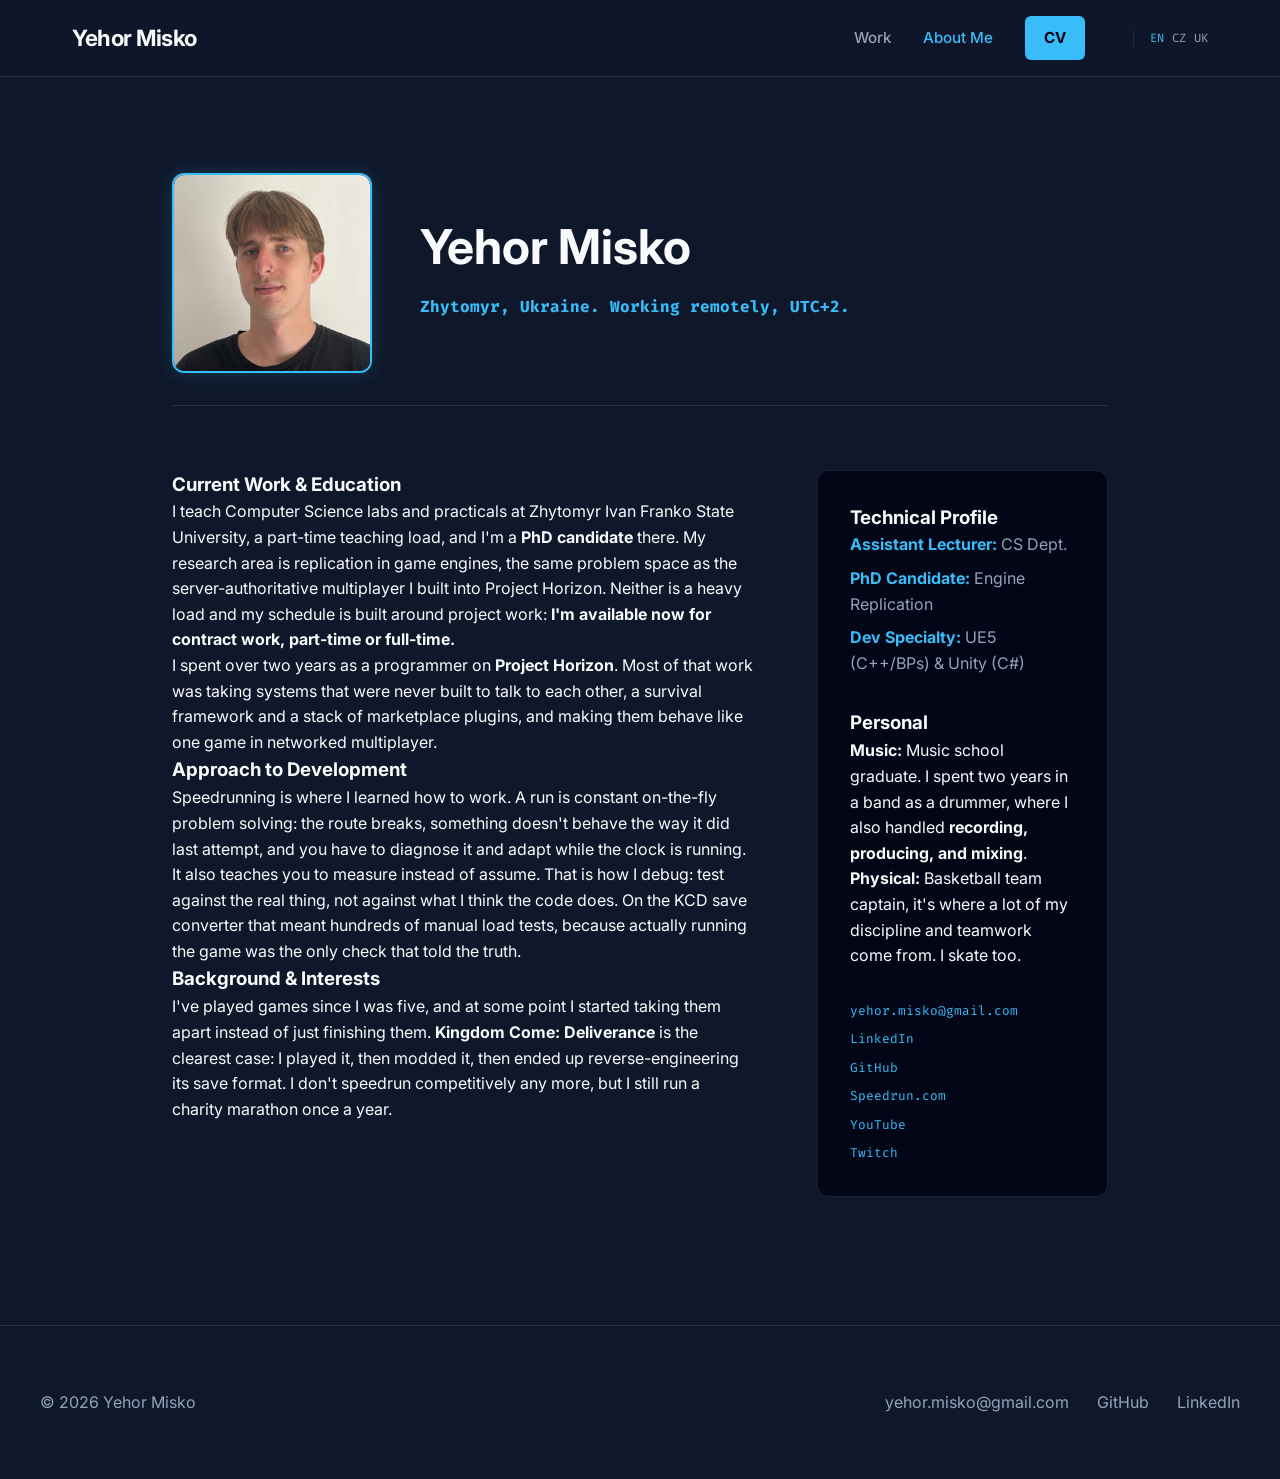
==== AboutMe.html @ b09403cd "Add portfolio site" ====
<!DOCTYPE html>
<html lang="en">
<head>
    <meta charset="UTF-8">
    <meta name="viewport" content="width=device-width, initial-scale=1.0">
    <title>About Me | Yehor Misko</title>
    <link rel="stylesheet" href="style.css">
    <link href="https://fonts.googleapis.com/css2?family=Inter:wght@400;700&family=Fira+Code&display=swap" rel="stylesheet">
</head>
<body>
    <nav>
        <div class="nav-container">
            <span class="logo">Yehor Misko</span>
            <div class="links">
                <a href="index.html" data-i18n="nav_work">Work</a>
                <a href="AboutMe.html" class="active" data-i18n="nav_about">About Me</a>
                <a href="resume.pdf" target="_blank" class="btn-resume" data-i18n="nav_cv">CV</a>
                
                <div class="lang-switcher">
                    <button onclick="setLanguage('en')">EN</button>
                    <button onclick="setLanguage('cs')">CZ</button>
                    <button onclick="setLanguage('uk')">UK</button>
                </div>
            </div>
        </div>
    </nav>

    <main class="about-container">
        <header class="about-profile-header">
            <div class="profile-photo-container">
                <img src="assets/images/yehor.jpg" alt="Yehor Misko" class="profile-photo">
            </div>
            <div class="profile-intro">
                <h1 data-i18n="about_hero">Yehor Misko</h1>
                <p class="subtitle" data-i18n="about_subtitle">Zhytomyr, Ukraine. Working remotely, UTC+2.</p>
            </div>
        </header>

        <div class="about-content">
            <div class="text-block">
                <h3 data-i18n="about_path_title">Current Work & Education</h3>
                <p data-i18n="about_path_1">I teach Computer Science labs and practicals at Zhytomyr Ivan Franko State University, a part-time teaching load, and I'm a <strong>PhD candidate</strong> there. My research area is replication in game engines, the same problem space as the server-authoritative multiplayer I built into Project Horizon. Neither is a heavy load and my schedule is built around project work: <strong>I'm available now for contract work, part-time or full-time.</strong></p>

                <p data-i18n="about_path_2">I spent over two years as a programmer on <strong>Project Horizon</strong>. Most of that work was taking systems that were never built to talk to each other, a survival framework and a stack of marketplace plugins, and making them behave like one game in networked multiplayer.</p>

                <h3 data-i18n="about_phi_title">Approach to Development</h3>
                <p data-i18n="about_phi_desc">Speedrunning is where I learned how to work. A run is constant on-the-fly problem solving: the route breaks, something doesn't behave the way it did last attempt, and you have to diagnose it and adapt while the clock is running. It also teaches you to measure instead of assume. That is how I debug: test against the real thing, not against what I think the code does. On the KCD save converter that meant hundreds of manual load tests, because actually running the game was the only check that told the truth.</p>

                <h3 data-i18n="about_games_title">Background & Interests</h3>
<p data-i18n="about_games_desc">
    I've played games since I was five, and at some point I started taking them apart instead of just finishing them.
    <strong>Kingdom Come: Deliverance</strong> is the clearest case: I played it, then modded it, then ended up
    reverse-engineering its save format.
    I don't speedrun competitively any more, but I still run a charity marathon once a year.
</p>
            </div>

            <div class="stats-sidebar">
                <h3 data-i18n="about_sidebar_1">Technical Profile</h3>
                <ul>
                    <li data-i18n="role_1"><strong>Assistant Lecturer:</strong> CS Dept.</li>
                    <li data-i18n="role_2"><strong>PhD Candidate:</strong> Engine Replication</li>
                    <li data-i18n="role_3"><strong>Dev Specialty:</strong> UE5 (C++/BPs) & Unity (C#)</li>
                </ul>

                <h3 data-i18n="about_sidebar_2">Personal</h3>
                <p data-i18n="about_hobby_1"><strong>Music:</strong> Music school graduate. I spent two years in a band as a drummer, where I also handled <strong>recording, producing, and mixing</strong>.</p>
                    
                <p data-i18n="about_hobby_2"><strong>Physical:</strong> Basketball team captain, it's where a lot of my discipline and teamwork come from. I skate too.</p>

                <div class="social-links-sidebar">
                    <a href="mailto:yehor.misko@gmail.com">yehor.misko@gmail.com</a>
                    <a href="https://www.linkedin.com/in/yehor-misko/" target="_blank">LinkedIn</a>
                    <a href="https://github.com/YehorMisko" target="_blank">GitHub</a>
                    <a href="https://www.speedrun.com/users/JaydenOwem" target="_blank">Speedrun.com</a>
                    <a href="https://www.youtube.com/@e-kluk" target="_blank">YouTube</a>   
                    <a href="https://www.twitch.tv/jayden_owem" target="_blank">Twitch</a>
                    
                </div>
            </div>
        </div>
    </main>

    <footer>
        <div class="footer-content">
            <p>&copy; 2026 Yehor Misko</p>
            <div class="socials">
                <a href="mailto:yehor.misko@gmail.com">yehor.misko@gmail.com</a>
                <a href="https://github.com/YehorMisko">GitHub</a>
                <a href="https://www.linkedin.com/in/yehor-misko/" target="_blank">LinkedIn</a>
            </div>
        </div>
    </footer>

    <script src="translations.js"></script>
    <script>
        function setLanguage(lang) {
            const mainContent = document.querySelector('main');
            mainContent.classList.add('lang-transition');

            setTimeout(() => {
                localStorage.setItem('preferredLang', lang);
                if (!translations[lang]) return;

                document.querySelectorAll('[data-i18n]').forEach(element => {
                    const key = element.getAttribute('data-i18n');
                    if (translations[lang][key]) {
                        element.innerHTML = translations[lang][key];
                    }
                });

                document.querySelectorAll('.lang-switcher button').forEach(btn => {
                    btn.style.color = btn.textContent.toLowerCase().replace('cz','cs') === lang ? 'var(--accent)' : 'var(--text-dim)';
                });

                mainContent.classList.remove('lang-transition');
            }, 300);
        }

        document.addEventListener('DOMContentLoaded', () => {
            const savedLang = localStorage.getItem('preferredLang') || 'en';
            setLanguage(savedLang);
        });
    </script>
</body>
</html>
---- style.css ----
/* --- Global Variables & Reset --- */
:root {
    --bg-dark: #0f172a; /* Deep slate blue */
    --bg-darker: #020617; /* Near black for sections */
    --card-bg: #1e293b; /* Lighter slate for cards */
    --accent: #38bdf8; /* Bright Cyan for tech feel */
    --accent-hover: #7dd3fc;
    --text-main: #f8fafc; /* White/Off-white */
    --text-dim: #94a3b8; /* Muted slate for descriptions */
    --border: rgba(255, 255, 255, 0.1);
    --transition: all 0.3s cubic-bezier(0.4, 0, 0.2, 1);
}

* {
    margin: 0;
    padding: 0;
    box-sizing: border-box;
}

html {
    scroll-behavior: smooth;
}

body {
    background-color: var(--bg-dark);
    color: var(--text-main);
    font-family: 'Inter', -apple-system, sans-serif;
    line-height: 1.6;
    overflow-x: hidden;
}

/* --- Navigation --- */
nav {
    position: sticky;
    top: 0;
    background: rgba(15, 23, 42, 0.8);
    backdrop-filter: blur(12px);
    border-bottom: 1px solid var(--border);
    z-index: 1000;
    padding: 1rem 0;
}

.nav-container {
    max-width: 1200px;
    margin: 0 auto;
    padding: 0 2rem;
    display: flex;
    justify-content: space-between;
    align-items: center;
}

.logo {
    font-weight: 700;
    font-size: 1.4rem;
    letter-spacing: -0.5px;
}

.links {
    display: flex;
    align-items: center;
    gap: 2rem;
}

    .links a {
        text-decoration: none;
        color: var(--text-dim);
        font-size: 0.95rem;
        font-weight: 500;
        transition: var(--transition);
    }

        .links a:hover, .links a.active {
            color: var(--accent);
        }

.btn-resume {
    background: var(--accent);
    color: var(--bg-darker) !important;
    padding: 0.6rem 1.2rem;
    border-radius: 6px;
    font-weight: 700 !important;
}

    .btn-resume:hover {
        background: var(--accent-hover);
        transform: translateY(-2px);
    }

/* --- Hero Section --- */
.hero {
    padding: 8rem 2rem 4rem;
    text-align: center;
    max-width: 900px;
    margin: 0 auto;
}

    .hero h1 {
        font-size: clamp(2.5rem, 8vw, 4rem);
        line-height: 1.1;
        margin-bottom: 1.5rem;
        font-weight: 800;
    }

    .hero p {
        font-size: 1.25rem;
        color: var(--text-dim);
        max-width: 600px;
        margin: 0 auto;
    }

/* Availability pill. Scoped to .hero p to outrank the 600px paragraph rule. */
.hero p.hero-available {
    display: inline-flex;
    align-items: center;
    justify-content: center;
    flex-wrap: wrap;
    gap: 0.75rem;
    max-width: none;
    width: auto;
    margin: 2.25rem auto 0;
    padding: 0.65rem 1.4rem;
    border: 1px solid var(--border);
    border-radius: 999px;
    background: var(--card-bg);
    font-size: 0.95rem;
    line-height: 1.4;
    color: var(--text-main);
}
.hero p.hero-available a {
    color: var(--accent);
    text-decoration: none;
    font-family: 'Fira Code', monospace;
    font-size: 0.9rem;
    padding-left: 0.75rem;
    border-left: 1px solid var(--border);
}
.hero p.hero-available a:hover { text-decoration: underline; }
@media (max-width: 560px) {
    .hero p.hero-available { border-radius: 14px; }
    .hero p.hero-available a { border-left: 0; padding-left: 0; }
}
.avail-dot {
    width: 9px;
    height: 9px;
    border-radius: 50%;
    background: #22c55e;
    box-shadow: 0 0 0 3px rgba(34, 197, 94, 0.2);
    flex: 0 0 auto;
}

/* --- Work Grid (Bento Style) --- */
#work {
    max-width: 1200px;
    margin: 4rem auto;
    padding: 0 2rem;
}

.featured-grid {
    display: grid;
    grid-template-columns: repeat(2, 1fr);
    gap: 2rem;
    margin-bottom: 4rem;
}

/* Converter card: full width, static image only */
.project-card.converter { grid-column: 1 / -1; }
.project-card.converter:hover .static-img { opacity: 1; }
.plat-label {
    position: absolute;
    bottom: 12px;
    z-index: 3;
    font-family: 'Fira Code', monospace;
    font-size: 0.7rem;
    font-weight: 700;
    letter-spacing: 0.08em;
    color: #fff;
    background: rgba(2, 6, 23, 0.72);
    border: 1px solid var(--border);
    padding: 0.25rem 0.6rem;
    border-radius: 6px;
}
.plat-switch { left: 16px; }
.plat-pc { left: calc(50% + 16px); }

.project-card {
    background: var(--card-bg);
    border: 1px solid var(--border);
    border-radius: 16px;
    overflow: hidden;
    position: relative;
    display: flex;
    flex-direction: column;
    transition: var(--transition);
}

.card-content {
    position: relative;
    z-index: 2;
    display: flex;
    flex-direction: column;
    align-items: flex-start;
    flex: 1;
    padding: 1.75rem 2rem 2rem;
}

    .card-content h2,
    .card-content p {
        width: 100%;
    }

    .card-content .btn-secondary {
        margin-top: auto;
    }

.project-card:hover {
    transform: translateY(-8px);
    border-color: var(--accent);
    box-shadow: 0 20px 40px rgba(0,0,0,0.4);
}

.badge {
    display: inline-block;
    padding: 0.4rem 0.8rem;
    background: rgba(56, 189, 248, 0.15);
    color: var(--accent);
    border-radius: 100px;
    font-size: 0.75rem;
    font-weight: 700;
    text-transform: uppercase;
    margin-bottom: 1rem;
}

    .badge.highlight {
        background: rgba(251, 191, 36, 0.2);
        color: #fbbf24;
    }

.btn-secondary {
    display: inline-block;
    margin-top: 1.5rem;
    padding: 0.8rem 1.5rem;
    background: transparent;
    border: 1px solid var(--accent);
    color: var(--accent);
    text-decoration: none;
    border-radius: 6px;
    font-weight: 600;
    transition: var(--transition);
}

    .btn-secondary:hover {
        background: var(--accent);
        color: var(--bg-darker);
    }

/* --- Other Projects Grid --- */
.small-grid {
    display: grid;
    grid-template-columns: repeat(auto-fit, minmax(300px, 1fr));
    gap: 1.5rem;
}

.mini-card {
    background: var(--card-bg);
    padding: 2rem;
    border-radius: 12px;
    border: 1px solid var(--border);
}

/* Tools & Experiments as a single full-width strip */
.mini-card.wide-card {
    display: flex;
    align-items: center;
    justify-content: space-between;
    gap: 2rem;
    flex-wrap: wrap;
    padding: 2.25rem 2.5rem;
    transition: border-color 0.2s ease, transform 0.2s ease;
}
.mini-card.wide-card h4 { margin: 0 0 0.4rem; font-size: 1.35rem; }
.mini-card.wide-card p { margin: 0; }
.mini-card.wide-card:hover {
    border-color: var(--accent);
    transform: translateY(-3px);
}
.wide-card-text { flex: 1 1 340px; }
.mini-card.wide-card .btn-secondary { margin: 0; flex: 0 0 auto; }

/* Tool names, so the card shows what's behind it */
.tools-list { display: flex; flex-wrap: wrap; gap: 0.5rem; margin-top: 1rem; }
.tools-list .tool-chip {
    font-family: 'Fira Code', monospace;
    font-size: 0.72rem;
    letter-spacing: 0.02em;
    color: var(--text-dim);
    border: 1px solid var(--border);
    border-radius: 999px;
    padding: 0.25rem 0.7rem;
    white-space: nowrap;
}

/* --- About Me Page Layout --- */
.about-container {
    max-width: 1000px;
    margin: 6rem auto;
    padding: 0 2rem;
}

.about-content {
    display: grid;
    grid-template-columns: 2fr 1fr;
    gap: 4rem;
    margin-top: 3rem;
}

.stats-sidebar {
    background: var(--bg-darker);
    padding: 2rem;
    border-radius: 12px;
    height: fit-content;
    border: 1px solid var(--border);
}

    .stats-sidebar ul {
        list-style: none;
        margin-bottom: 2rem;
    }

    .stats-sidebar li {
        color: var(--text-dim);
        margin-bottom: 0.5rem;
    }

        .stats-sidebar li strong {
            color: var(--accent);
        }

blockquote {
    border-left: 4px solid var(--accent);
    padding-left: 1.5rem;
    font-style: italic;
    font-size: 1.2rem;
    margin: 2rem 0;
    color: var(--text-dim);
}

/* --- Deep Dive / Details Pages --- */
.detail-page {
    max-width: 900px;
    margin: 6rem auto;
    padding: 0 2rem;
}

.back-link {
    text-decoration: none;
    color: var(--accent);
    font-weight: 600;
    display: inline-block;
    margin-bottom: 2rem;
}

.code-block {
    background: var(--bg-darker);
    border-radius: 12px;
    padding: 1.5rem;
    margin: 2rem 0;
    border: 1px solid var(--border);
    font-family: 'Fira Code', monospace;
}

    .code-block pre {
        overflow-x: auto;
        color: #e2e8f0;
    }

/* --- Footer --- */
footer {
    border-top: 1px solid var(--border);
    padding: 4rem 2rem;
    margin-top: 8rem;
}

.footer-content {
    max-width: 1200px;
    margin: 0 auto;
    display: flex;
    justify-content: space-between;
    color: var(--text-dim);
}

.socials a {
    color: var(--text-dim);
    margin-left: 1.5rem;
    text-decoration: none;
}

    .socials a:hover {
        color: var(--accent);
    }

/* --- Responsive Design --- */
@media (max-width: 900px) {
    .featured-grid, .about-content {
        grid-template-columns: 1fr;
    }

    .hero h1 {
        font-size: 3rem;
    }
}
/* Container for the images */
.card-image-container {
    position: relative;
    width: 100%;
    height: 240px;
    z-index: 0;
    overflow: hidden;
    background: #020617;
    border-bottom: 1px solid var(--border);
}

/* Slick 9's cover is square, so it needs a taller banner */
.slick9 .card-image-container {
    height: 340px;
}

    /* Bias the crop upward so the full SLICK9 title stays visible */
    .slick9 .card-image-container img {
        object-position: center top;
    }

    /* Base style for both images */
    .card-image-container img {
        position: absolute;
        top: 0;
        left: 0;
        width: 100%;
        height: 100%;
        object-fit: cover; /* Keeps aspect ratio clean */
        transition: opacity 0.4s ease-in-out;
    }

/* Static image is always visible by default */
.static-img {
    opacity: 1;
    z-index: 2;
}

/* GIF is hidden by default */
.hover-gif {
    opacity: 0;
    z-index: 1;
}

/* HOVER LOGIC: Hide static, show GIF */
.project-card:hover .static-img,
.mini-card:hover .static-img {
    opacity: 0;
}

.project-card:hover .hover-gif,
.mini-card:hover .hover-gif {
    opacity: 1;
}

/* Mobile Fix: Since there is no 'hover' on phones, 
   we keep the GIF hidden to save the user's data/battery 
   OR you can choose to show only the static image. */
@media (max-width: 768px) {
    .hover-gif {
        display: none; /* Disables GIFs on mobile for performance */
    }

    .static-img {
        opacity: 1 !important;
    }
}
.code-block {
    background: #020617;
    border: 1px solid var(--border);
    border-radius: 8px;
    padding: 1.5rem;
    margin: 1.5rem 0;
    overflow-x: auto;
}

    .code-block pre {
        margin: 0;
        white-space: pre; /* Essential for code formatting */
        font-family: 'Fira Code', monospace;
        font-size: 0.85rem;
        line-height: 1.5;
        color: #e2e8f0;
    }

.subtitle {
    color: var(--accent);
    font-weight: 700;
    font-family: 'Fira Code', monospace;
    margin-bottom: 1rem;
}

.intro-text {
    max-width: 700px;
    margin: 0 auto 3rem;
    color: var(--text-dim);
}
/* --- Showcase Layout Fixes --- */
.showcase-item {
    margin-bottom: 6rem;
}

.showcase-header {
    display: flex;
    align-items: center;
    gap: 1rem;
    margin-bottom: 2rem;
}

.showcase-number {
    color: var(--accent);
    font-family: 'Fira Code', monospace;
    font-size: 1.5rem;
    font-weight: bold;
}

.showcase-video {
    width: 100%;
    border-radius: 12px;
    border: 1px solid var(--border);
    margin-bottom: 2rem;
}

.problem-solution {
    display: grid;
    grid-template-columns: 1fr 1fr; /* This creates the two columns */
    gap: 3rem;
    margin-bottom: 2rem;
    text-align: left;
}

    .problem-solution h3 {
        color: var(--accent);
        font-size: 1rem;
        text-transform: uppercase;
        margin-bottom: 0.5rem;
    }

    .problem-solution p {
        color: var(--text-dim);
        font-size: 0.95rem;
    }

/* Fix for detail page alignment */
.detail-header {
    text-align: center;
    margin-bottom: 4rem;
}

.code-spotlight h4 {
    color: var(--text-dim);
    font-size: 0.8rem;
    margin-bottom: 0.5rem;
}

@media (max-width: 768px) {
    .problem-solution {
        grid-template-columns: 1fr; /* Stacks them on mobile */
    }
}
/* Container for the code and the toggle button */
.code-container {
    position: relative;
    margin: 1.5rem 0;
    border: 1px solid var(--border);
    border-radius: 12px;
    background: var(--bg-darker);
    overflow: hidden;
}

.code-block {
    max-height: 300px; /* How much code to show by default */
    overflow: hidden;
    transition: max-height 0.5s cubic-bezier(0.4, 0, 0.2, 1);
    padding: 1.5rem;
}

/* The "Fade" overlay for collapsed state */
.code-container.collapsed::after {
    content: "";
    position: absolute;
    bottom: 45px; /* Sits right above the button */
    left: 0;
    width: 100%;
    height: 80px;
    background: linear-gradient(transparent, var(--bg-darker));
    pointer-events: none;
    transition: opacity 0.3s;
}

/* Hide fade when expanded */
.code-container.expanded::after {
    opacity: 0;
}

.expand-btn {
    width: 100%;
    padding: 0.8rem;
    background: var(--card-bg);
    border: none;
    border-top: 1px solid var(--border);
    color: var(--accent);
    font-family: 'Inter', sans-serif;
    font-weight: 700;
    cursor: pointer;
    transition: var(--transition);
}

    .expand-btn:hover {
        background: #2d3748;
        color: var(--text-main);
    }

.lang-switcher {
    display: flex;
    gap: 0.5rem;
    margin-left: 1rem;
    border-left: 1px solid var(--border);
    padding-left: 1rem;
}

    .lang-switcher button {
        background: transparent;
        border: none;
        color: var(--text-dim);
        font-family: 'Fira Code', monospace;
        font-size: 0.75rem;
        cursor: pointer;
        transition: var(--transition);
    }

        .lang-switcher button:hover {
            color: var(--accent);
        }

/* Language Transition Animation */
.lang-transition {
    opacity: 0;
    transform: translateY(5px);
    /* Optional: A subtle gold pulse as it disappears */
    /* filter: drop-shadow(0 0 10px var(--accent));*/
}

/* Ensure the main content has a base transition */
main, header {
    transition: opacity 0.3s ease, transform 0.3s ease;
}

.project-date {
    display: block;
    font-size: 0.8rem;
    color: var(--text-dim);
    font-family: 'Fira Code', monospace;
    margin-bottom: 0.5rem;
    opacity: 0.8;
}

/* For the small cards */
.mini-card .project-date {
    font-size: 0.7rem;
    margin-bottom: 0.25rem;
}
.social-links-sidebar {
    margin-top: 2rem;
    display: flex;
    flex-direction: column;
    gap: 0.5rem;
}

    .social-links-sidebar a {
        color: var(--accent);
        text-decoration: none;
        font-family: 'Fira Code', monospace;
        font-size: 0.8rem;
    }

        .social-links-sidebar a:hover {
            text-decoration: underline;
        }

/* About Me Header with Photo */
.about-profile-header {
    display: flex;
    align-items: center;
    gap: 3rem;
    margin-bottom: 4rem;
    padding-bottom: 2rem;
    border-bottom: 1px solid var(--border);
}

.profile-photo-container {
    flex-shrink: 0;
    width: 200px;
    height: 200px;
    border-radius: 12px;
    overflow: hidden;
    border: 2px solid var(--accent);
    box-shadow: 0 0 20px rgba(56, 189, 248, 0.2);
}

.profile-photo {
    width: 100%;
    height: 100%;
    object-fit: cover;
}

.profile-intro h1 {
    font-size: 3rem;
    margin-bottom: 0.5rem;
}

@media (max-width: 768px) {
    .about-profile-header {
        flex-direction: column;
        text-align: center;
        gap: 1.5rem;
    }
}

/* Stats Grid for Detail Pages */
.stats-grid {
    display: grid;
    grid-template-columns: repeat(3, 1fr);
    gap: 1.5rem;
    max-width: 600px;
    margin: 2rem auto;
}

.stat-card {
    background: var(--bg-darker);
    border: 1px solid var(--border);
    padding: 1rem;
    border-radius: 8px;
    text-align: center;
}

    .stat-card span {
        display: block;
        font-size: 0.7rem;
        text-transform: uppercase;
        color: var(--accent); /* Blue/Cyan */
        margin-bottom: 0.25rem;
    }

    .stat-card strong {
        font-size: 0.9rem;
        color: var(--text-main);
    }

.external-links {
    display: flex;
    justify-content: center;
    gap: 2rem;
    margin-top: 4rem;
}

@media (max-width: 600px) {
    .stats-grid {
        grid-template-columns: 1fr;
    }
}
/* Container for the image/video */
.showcase-visual {
    width: 100%;
    display: flex;
    justify-content: center;
    margin-bottom: 2.5rem;
}

.video-wrapper {
    position: relative;
    max-width: 750px;
    width: 100%;
}

.sound-toggle {
    position: absolute;
    bottom: 0.75rem;
    right: 0.75rem;
    background: rgba(2, 6, 23, 0.75);
    backdrop-filter: blur(6px);
    border: 1px solid var(--border);
    border-radius: 6px;
    color: var(--text-main);
    font-size: 1.1rem;
    width: 2.4rem;
    height: 2.4rem;
    display: flex;
    align-items: center;
    justify-content: center;
    cursor: pointer;
    transition: var(--transition);
    z-index: 10;
}

.sound-toggle:hover {
    background: rgba(56, 189, 248, 0.2);
    border-color: var(--accent);
}

/* Team Credits Block */
.team-credits {
    display: flex;
    align-items: flex-start;
    gap: 2rem;
    margin: 2rem auto 0;
    max-width: 600px;
    padding: 1.25rem 1.5rem;
    background: var(--bg-darker);
    border: 1px solid var(--border);
    border-radius: 10px;
}

.credits-label {
    font-family: 'Fira Code', monospace;
    font-size: 0.7rem;
    text-transform: uppercase;
    color: var(--accent);
    letter-spacing: 1px;
    white-space: nowrap;
    padding-top: 0.15rem;
}

.credits-list {
    display: flex;
    flex-direction: column;
    gap: 0.5rem;
    flex: 1;
}

.credit-item {
    display: flex;
    justify-content: space-between;
    align-items: center;
    gap: 1rem;
}

.credit-role {
    font-size: 0.8rem;
    color: var(--text-dim);
}

.credit-name {
    font-size: 0.85rem;
    font-weight: 600;
    color: var(--text-main);
    white-space: nowrap;
}

.credit-link {
    color: var(--accent);
    text-decoration: none;
}

.credit-link:hover {
    text-decoration: underline;
}

@media (max-width: 600px) {
    .team-credits {
        flex-direction: column;
        gap: 1rem;
    }

    .credit-item {
        flex-direction: column;
        align-items: flex-start;
        gap: 0.15rem;
    }
}

/* The actual image/video element */
.showcase-video {
    width: 100%;
    max-width: 750px; /* Limits the "huge" feel */
    height: auto;
    max-height: 500px; /* Prevents vertical images from being too tall */
    object-fit: contain; /* Ensures the image isn't cropped */
    border-radius: 8px;
    border: 1px solid var(--border);
    background: var(--bg-darker); /* Adds a background for transparent images */
}
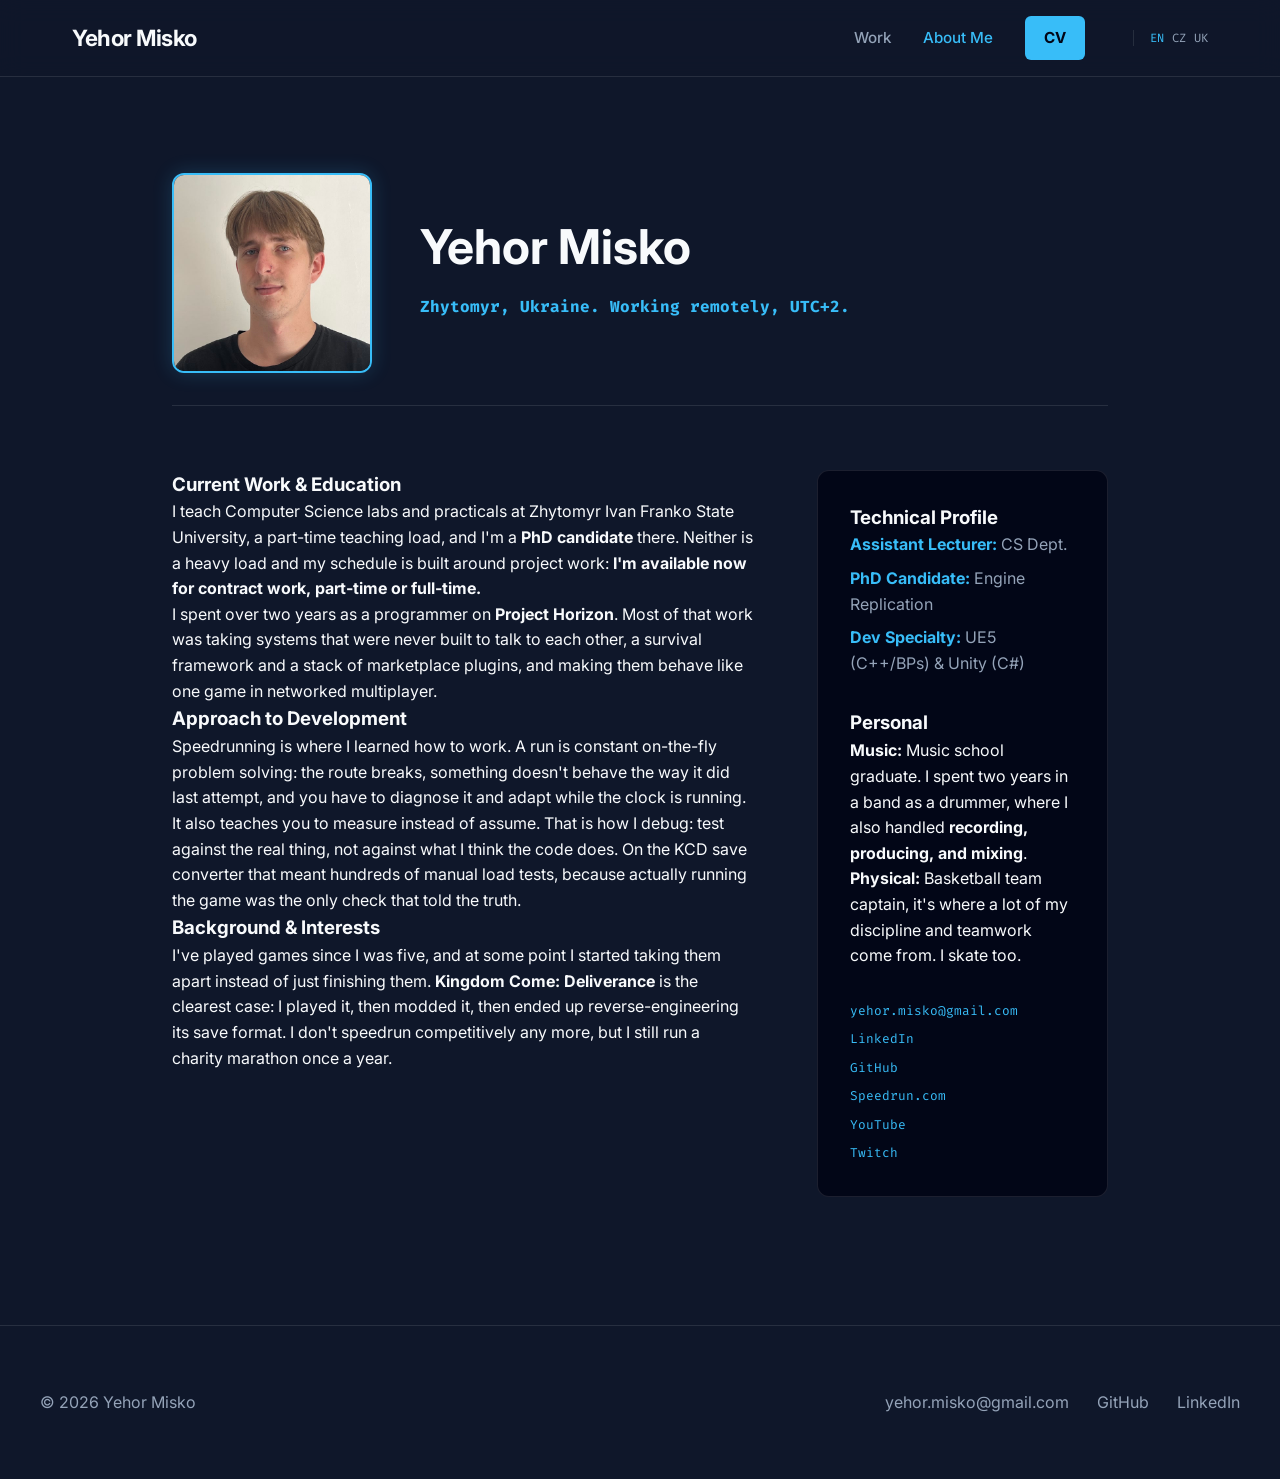
==== commit 62b5514a: "Vehicle persistence video, CZ/UK translations, link previews New destruction clip filmed on two clie" ====
--- a/AboutMe.html
+++ b/AboutMe.html
@@ -3,6 +3,20 @@
 <head>
     <meta charset="UTF-8">
     <meta name="viewport" content="width=device-width, initial-scale=1.0">
+    <meta name="description" content="Gameplay and systems programmer in Zhytomyr, Ukraine. PhD candidate researching replication in game engines. Available for contract work, part-time or full-time.">
+
+    <meta property="og:type" content="website">
+    <meta property="og:site_name" content="Yehor Misko">
+    <meta property="og:url" content="https://yehormisko.github.io/AboutMe.html">
+    <meta property="og:title" content="About Yehor Misko">
+    <meta property="og:description" content="Gameplay and systems programmer in Zhytomyr, Ukraine. PhD candidate researching replication in game engines. Available for contract work, part-time or full-time.">
+    <meta property="og:image" content="https://yehormisko.github.io/assets/images/og-card.png">
+    <meta property="og:image:width" content="1200">
+    <meta property="og:image:height" content="630">
+    <meta name="twitter:card" content="summary_large_image">
+
+    <link rel="icon" href="/favicon.svg" type="image/svg+xml">
+    <link rel="apple-touch-icon" href="/apple-touch-icon.png">
     <title>About Me | Yehor Misko</title>
     <link rel="stylesheet" href="style.css">
     <link href="https://fonts.googleapis.com/css2?family=Inter:wght@400;700&family=Fira+Code&display=swap" rel="stylesheet">
@@ -39,7 +53,7 @@
         <div class="about-content">
             <div class="text-block">
                 <h3 data-i18n="about_path_title">Current Work & Education</h3>
-                <p data-i18n="about_path_1">I teach Computer Science labs and practicals at Zhytomyr Ivan Franko State University, a part-time teaching load, and I'm a <strong>PhD candidate</strong> there. My research area is replication in game engines, the same problem space as the server-authoritative multiplayer I built into Project Horizon. Neither is a heavy load and my schedule is built around project work: <strong>I'm available now for contract work, part-time or full-time.</strong></p>
+                <p data-i18n="about_path_1">I teach Computer Science labs and practicals at Zhytomyr Ivan Franko State University, a part-time teaching load, and I'm a <strong>PhD candidate</strong> there. Neither is a heavy load and my schedule is built around project work: <strong>I'm available now for contract work, part-time or full-time.</strong></p>
 
                 <p data-i18n="about_path_2">I spent over two years as a programmer on <strong>Project Horizon</strong>. Most of that work was taking systems that were never built to talk to each other, a survival framework and a stack of marketplace plugins, and making them behave like one game in networked multiplayer.</p>
 
@@ -94,32 +108,32 @@
 
     <script src="translations.js"></script>
     <script>
+        function applyLanguage(lang) {
+            if (!translations[lang]) return;
+            localStorage.setItem('preferredLang', lang);
+
+            document.querySelectorAll('[data-i18n]').forEach(el => {
+                const key = el.getAttribute('data-i18n');
+                if (translations[lang][key]) el.innerHTML = translations[lang][key];
+            });
+
+            document.querySelectorAll('.lang-switcher button').forEach(btn => {
+                btn.style.color = btn.textContent.toLowerCase().replace('cz','cs') === lang ? 'var(--accent)' : 'var(--text-dim)';
+            });
+        }
+
+        // Clicking a language fades the page out and back in. Loading it does not.
         function setLanguage(lang) {
-            const mainContent = document.querySelector('main');
-            mainContent.classList.add('lang-transition');
-
+            const panels = [document.querySelector('main')].filter(Boolean);
+            panels.forEach(p => p.classList.add('lang-transition'));
             setTimeout(() => {
-                localStorage.setItem('preferredLang', lang);
-                if (!translations[lang]) return;
-
-                document.querySelectorAll('[data-i18n]').forEach(element => {
-                    const key = element.getAttribute('data-i18n');
-                    if (translations[lang][key]) {
-                        element.innerHTML = translations[lang][key];
-                    }
-                });
-
-                document.querySelectorAll('.lang-switcher button').forEach(btn => {
-                    btn.style.color = btn.textContent.toLowerCase().replace('cz','cs') === lang ? 'var(--accent)' : 'var(--text-dim)';
-                });
-
-                mainContent.classList.remove('lang-transition');
+                applyLanguage(lang);
+                panels.forEach(p => p.classList.remove('lang-transition'));
             }, 300);
         }
 
         document.addEventListener('DOMContentLoaded', () => {
-            const savedLang = localStorage.getItem('preferredLang') || 'en';
-            setLanguage(savedLang);
+            applyLanguage(localStorage.getItem('preferredLang') || 'en');
         });
     </script>
 </body>
--- a/style.css
+++ b/style.css
@@ -412,16 +412,11 @@
 .card-image-container {
     position: relative;
     width: 100%;
-    height: 240px;
+    height: 280px;
     z-index: 0;
     overflow: hidden;
     background: #020617;
     border-bottom: 1px solid var(--border);
-}
-
-/* Slick 9's cover is square, so it needs a taller banner */
-.slick9 .card-image-container {
-    height: 340px;
 }
 
     /* Bias the crop upward so the full SLICK9 title stays visible */
@@ -436,7 +431,7 @@
         left: 0;
         width: 100%;
         height: 100%;
-        object-fit: cover; /* Keeps aspect ratio clean */
+        object-fit: cover;
         transition: opacity 0.4s ease-in-out;
     }
 
@@ -533,7 +528,7 @@
 
 .problem-solution {
     display: grid;
-    grid-template-columns: 1fr 1fr; /* This creates the two columns */
+    grid-template-columns: 1fr 1fr;
     gap: 3rem;
     margin-bottom: 2rem;
     text-align: left;
@@ -565,7 +560,7 @@
 
 @media (max-width: 768px) {
     .problem-solution {
-        grid-template-columns: 1fr; /* Stacks them on mobile */
+        grid-template-columns: 1fr;
     }
 }
 /* Container for the code and the toggle button */
@@ -647,8 +642,6 @@
 .lang-transition {
     opacity: 0;
     transform: translateY(5px);
-    /* Optional: A subtle gold pulse as it disappears */
-    /* filter: drop-shadow(0 0 10px var(--accent));*/
 }
 
 /* Ensure the main content has a base transition */
